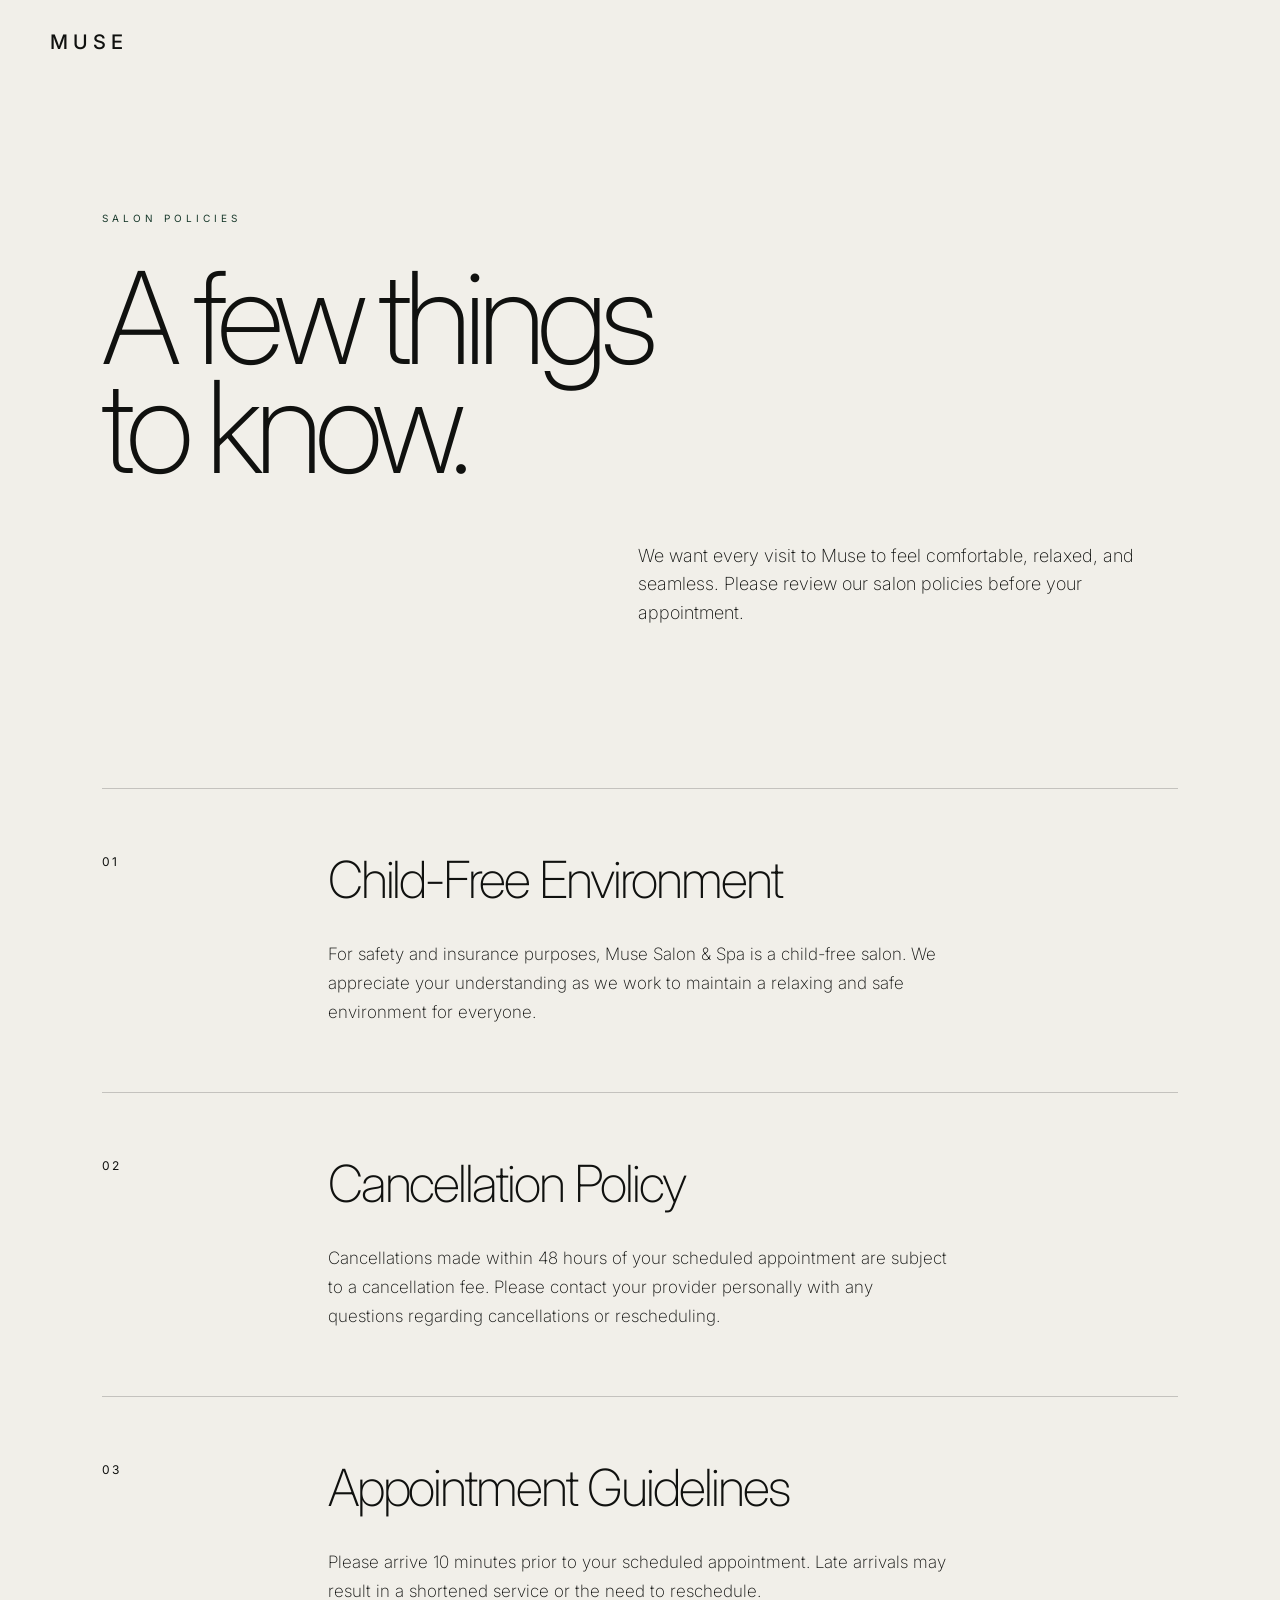
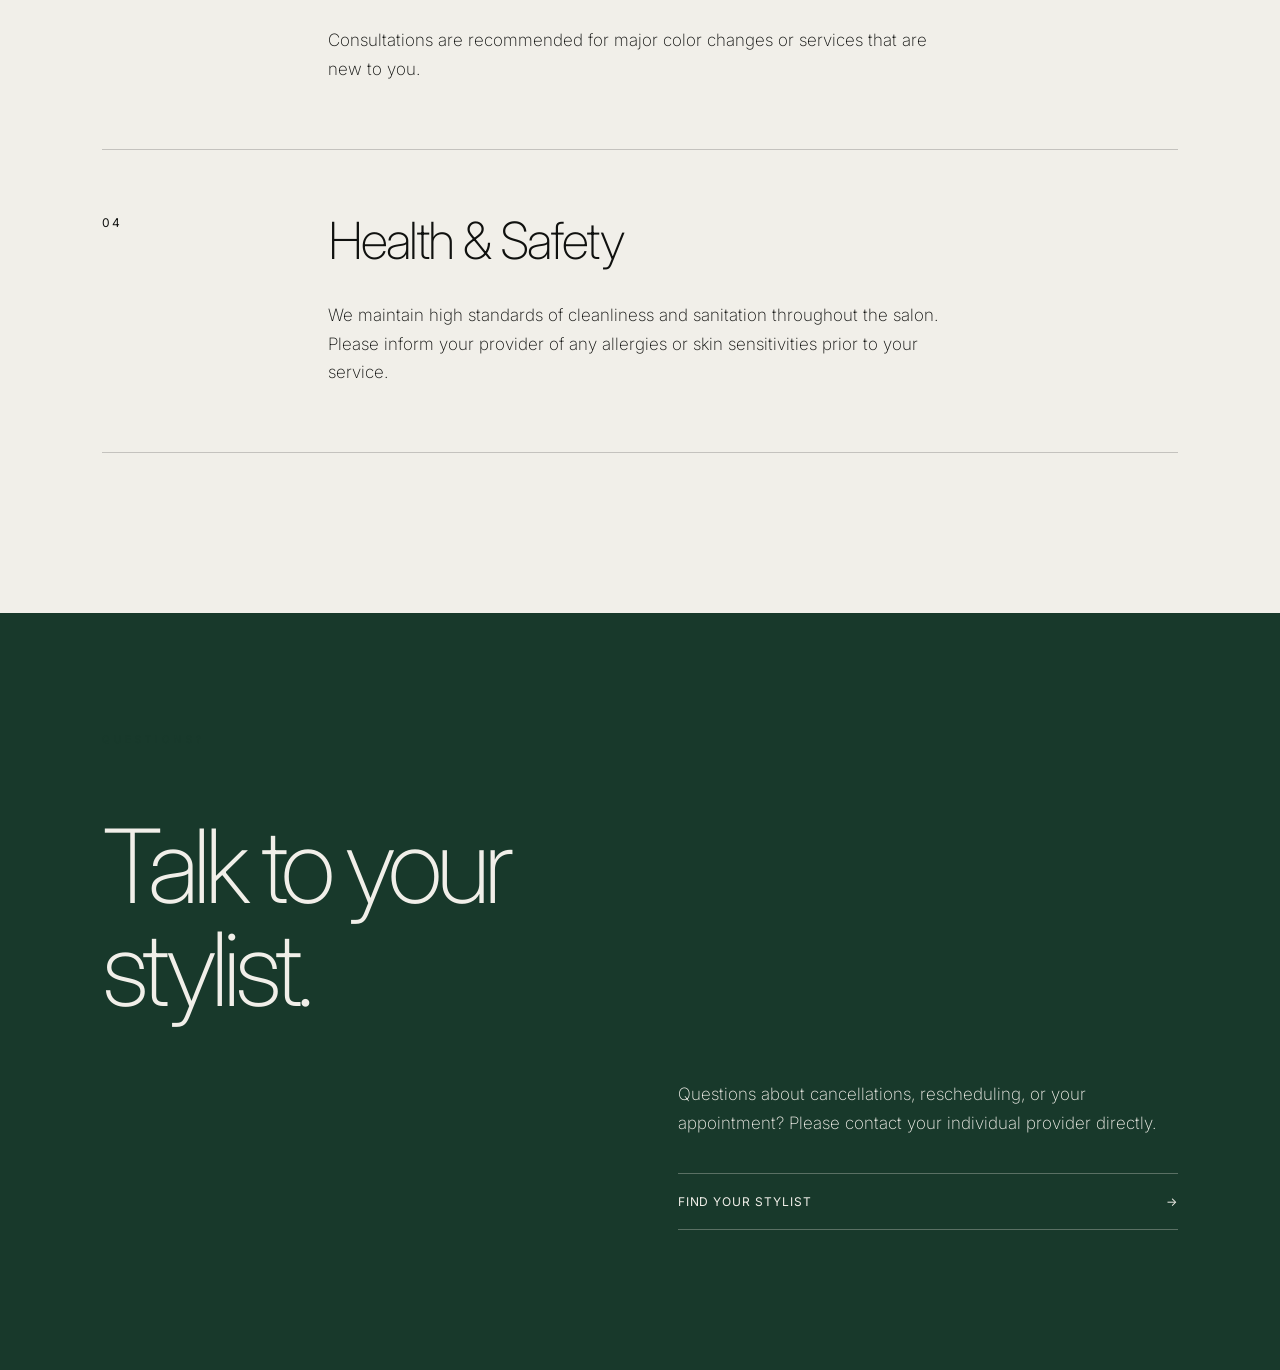
==== policies.html @ c4a5536f "Add policies page and update footer" ====
<!DOCTYPE html>
<html lang="en">

<head>
    <meta charset="UTF-8">
    <meta name="viewport" content="width=device-width, initial-scale=1.0, viewport-fit=cover">

    <title>Salon Policies | Muse</title>

    <link rel="preconnect" href="https://fonts.googleapis.com">
    <link rel="preconnect" href="https://fonts.gstatic.com" crossorigin>

    <link href="https://fonts.googleapis.com/css2?family=Inter:wght@200;300;400;500;600&display=swap" rel="stylesheet">

    <link rel="stylesheet" href="style.css/style.css">
</head>

<body class="policies-page">

    <main>
        <section class="policies-hero">

            <div class="policies-nav">
                <a href="index.html" class="logo">MUSE</a>

                <a href="index.html#book" class="policies-back">

                </a>
            </div>

            <div class="policies-hero-content">

                <p class="section-label">SALON POLICIES</p>

                <h1>
                    A few things<br>
                    to know.
                </h1>

                <p class="policies-intro">
                    We want every visit to Muse to feel comfortable, relaxed, and seamless.
                    Please review our salon policies before your appointment.
                </p>

            </div>

        </section>

        <section class="policies-list">

            <div class="policy-item">
                <span class="policy-number">01</span>

                <div class="policy-content">
                    <h2>Child-Free Environment</h2>

                    <p>
                        For safety and insurance purposes, Muse Salon & Spa is a
                        child-free salon. We appreciate your understanding as we
                        work to maintain a relaxing and safe environment for everyone.
                    </p>
                </div>
            </div>


            <div class="policy-item">
                <span class="policy-number">02</span>

                <div class="policy-content">
                    <h2>Cancellation Policy</h2>

                    <p>
                        Cancellations made within 48 hours of your scheduled
                        appointment are subject to a cancellation fee. Please contact
                        your provider personally with any questions regarding
                        cancellations or rescheduling.
                    </p>
                </div>
            </div>


            <div class="policy-item">
                <span class="policy-number">03</span>

                <div class="policy-content">
                    <h2>Appointment Guidelines</h2>

                    <p>
                        Please arrive 10 minutes prior to your scheduled appointment.
                        Late arrivals may result in a shortened service or the need
                        to reschedule.
                    </p>

                    <p>
                        Consultations are recommended for major color changes or
                        services that are new to you.
                    </p>
                </div>
            </div>


            <div class="policy-item">
                <span class="policy-number">04</span>

                <div class="policy-content">
                    <h2>Health &amp; Safety</h2>

                    <p>
                        We maintain high standards of cleanliness and sanitation
                        throughout the salon. Please inform your provider of any
                        allergies or skin sensitivities prior to your service.
                    </p>
                </div>
            </div>

        </section>

        <section class="policies-contact">

            <p class="section-label">QUESTIONS?</p>

            <div class="policies-contact-content">

                <h2>
                    Talk to your<br>
                    stylist.
                </h2>

                <p>
                    Questions about cancellations, rescheduling, or your appointment?
                    Please contact your individual provider directly.
                </p>

                <a href="index.html#stylists" class="policies-contact-link">
                    FIND YOUR STYLIST <span>→</span>
                </a>

            </div>

        </section>
    
    </main>

</body>

</html>
---- style.css/style.css ----
:root {
    --black: #10110f;
    --charcoal: #1a1c19;
    --cream: #f1efe9;
    --white: #ffffff;
    --forest: #18392b;
    --sage: #899589;
}


html {
    scroll-behavior: smooth;
    background: var(--black);
}

* {
    margin: 0;
    padding: 0;
    box-sizing: border-box;
}

body {
    font-family: "Inter", sans-serif;
    background: var(--black);
    color: var(--black);
}

.hero {
    height: 250vh;
    
    background: var(--black);
    color: var(--cream);
}

.hero-sticky {
    position: sticky;
    top: 0;

    height: 100vh;
    overflow: hidden;

    z-index: 100;
}

nav {
    display: flex;
    justify-content: space-between;
    align-items: center;

    width: 100%;
    padding: 30px 50px;

    position: fixed;
    top: 0;
    left: 0;

    z-index: 100;

    background: rgba(16, 17, 15, 0.35);
    backdrop-filter: blur(15px);
    border-bottom: 1px solid rgba(255, 255, 255, 0.08);
}

.logo {
    color: var(--cream);
    text-decoration: none;

    font-size: 20px;
    font-weight: 500;
    letter-spacing: 5px;

    cursor: pointer;
}

.nav-links {
    display: flex;
    gap: 32px;
}

.nav-links a {
    position: relative;
    
    color: var(--cream);
    text-decoration: none;
    
    font-size: 11px;
    font-weight: 400;

    text-transform: uppercase;
    letter-spacing: 2px;
}


.nav-links a::after {
    content: "";

    position: absolute;
    left: 0;
    bottom: -6px;

    width: 100%;
    height: 1px;

    background: var(--cream);

    transform: scaleX(0);
    transform-origin: right;

    transition: transform 0.3s ease;
}

.nav-links a:hover::after {
    transform: scaleX(1);
    transform-origin: left;
}


.hero-content {
    position: absolute;
    inset: 0;

    display: flex;
    flex-direction: column;
    justify-content: center;
    align-items: center;

    text-align: center;

    z-index: 1;
}

.hero-content p {
    font-size: 10px;
    font-weight: 400;

    letter-spacing: 5px;
    text-transform: uppercase;

    opacity: 0.65;
}

.hero-content h1 {
    margin: 15px 0;

    font-size: clamp(90px, 17vw, 250px);
    font-weight: 300;
    
    line-height: 0.9;
    letter-spacing: -0.06em;
}

.about-section {
    padding: 140px 8vw 180px;

    background: var(--cream);
    color: var(--black);
}

.about-heading {
    margin-bottom: 80px;
    padding-bottom: 80px;

    border-bottom: 1px solid rgba(16, 17, 15, 0.15);
}

.about-heading h2 {
    max-width: 1100px;

    font-size: clamp(48px, 7vw, 110px);
    font-weight: 300;

    line-height: 1.25;
    letter-spacing: -0.06em;
}

.about-details {
    display: grid;
    grid-template-columns: 2fr 1fr;

    gap: 100px;

    width: 75%;
    margin-left: auto;

    align-items: start;
}

.about-details p:first-child {
    max-width: 600px;

    font-size: 18px;
    font-weight: 300;

    line-height: 1.7;
}

.about-details p:last-child {
    font-size: 10px;
    font-weight: 400;

    line-height: 1.6;

    letter-spacing: 3px;
    text-transform: uppercase;

    color: var(--forest);
}

.about-image {
    width: 78%;
    height: 500px;

    margin-top: 120px;

    display: flex;
    justify-content: center;
    align-items: center;

    background: #d8d5cd;

    color: rgba(16, 17, 15, 0.4);

    font-size: 10px;
    letter-spacing: 4px;
}

.section-label {
    margin-bottom: 40px;

    font-size: 10px;
    text-transform: uppercase;
    letter-spacing: 4px;

    color: var(--forest);
}


.hero-message {
    position: absolute;
    inset: 0;

    display: flex;
    flex-direction: column;
    justify-content: center;
    align-items: center;

    text-align: center;

    opacity: 0;

    z-index: 2;
}

.hero-message p {
    margin-bottom: 25px;

    font-size: 10px;
    font-weight: 400;

    text-transform: uppercase;
    letter-spacing: 4px;

    color: var(--sage);
}

.hero-message h2 {
    font-size: clamp(60px, 10vw, 150px);
    font-weight: 300;

    line-height: 0.85;
    letter-spacing: -0.06em;
}

.nav-links .book-link {
    margin-left: 20px;
    font-weight: 600;
}

.stylists-section {
    padding:140px 8vw;

    background: var(--black);
    color: var(--cream);
}

.stylists-heading {
    margin-bottom: 120px;
}

.stylists-heading .section-label {
    color:var(--sage);
}

.stylists-heading h2 {
    max-width: 1100px;

    font-size: clamp(48px, 7vw, 110px);
    font-weight: 300;

    line-height: 1.25;
    letter-spacing: -0.06em;
}

.stylists-intro {
    max-width: 550px;

    margin-top: 60px;
    margin-left: auto;

    font-size: 16px;
    font-weight: 200;

    line-height: 1.7;

    color: rgba(241, 239, 233, 0.7);

}

.stylist-card {
    display: grid;

    grid-template-columns: 1.4fr 1fr;

    min-height: 700px;

    border-top: 1px solid rgba(241, 239, 233, 0.15);

    opacity:0;
    transform: translateY(60px);

    transition:
        opacity 0.8s ease,
        transform 0.8s ease;
}

.stylist-card.visible {
    opacity: 1;
    transform: translateY(0);
}

.stylist-card:last-child {
    border-bottom: 1px solid rgba(241, 239, 233, 0.15);
}

.stylist-card:nth-child(even) .stylist-image {
    order: 2;
}

.stylist-card:nth-child(even) .stylist-info {
    order: 1;
}

.stylist-card:nth-child(even) {
    grid-template-columns: 1fr 1.4fr;
}

.stylist-card:nth-child(1) .stylist-image {
    background: #242824;
}

.stylist-card:nth-child(2) .stylist-image {
    background: #30352f;
}

.stylist-card:nth-child(3) .stylist-image {
    background: #202a24;
}

.stylist-card:nth-child(4) .stylist-image {
    background: #353832;
}

.stylist-card:nth-child(5) .stylist-image {
    background: #29302b;
}

.stylist-card:nth-child(6) .stylist-image {
    background: #222923;
}

.stylist-card:nth-child(7) .stylist-image {
    background: #343630;
}

.stylist-card:nth-child(8) .stylist-image {
    background: #1e2925;
}

.stylist-image {
    min-height: 700px;

    display: flex;
    justify-content: center;
    align-items: center;

    overflow: hidden;

    color: var(--sage);

    font-size: 10px;
    letter-spacing: 4px;

    transition: filter 0.5s ease;
}

.stylist-card:hover .stylist-image {
    filter: brightness(1.08);
}

.stylist-info {
    display: flex;
    flex-direction: column;
    justify-content: center;

    padding: 70px 60px;
}

.stylist-info h3 {
    margin-bottom: 12px;

    font-size: clamp(36px, 4vw, 58px);
    font-weight: 300;

    line-height: 1;
    letter-spacing: -0.04em;

    color: var(--cream);
}

.stylist-number {
    margin-bottom: 18px;

    font-size: 10px;
    letter-spacing: 3px;

    color: var(--sage);
}

.stylist-specialties {
    margin-bottom: 45px;

    font-size: 10px;
    font-weight: 400;

    letter-spacing: 3px;

    color: var(--sage);
}

.stylist-description {
    max-width: 300px;

    margin-bottom: 45px;

    font-size: 15px;
    font-weight: 300;

    line-height: 1.7;

    color: rgba(241, 239, 233, 0.7);
}

.stylist-link {
    width: fit-content;

    padding-bottom: 8px;

    color: var(--cream);
    text-decoration: none;

    font-size: 10px;
    letter-spacing: 3px;

    border-bottom: 1px solid var(--cream);

    transition: opacity 0.3s ease;
}

.stylist-link span {
    display: inline-block;

    margin-left: 6px;

    transition: transform 0.3s ease;
}

.stylist-link:hover span {
    transform: translateX(6px);
}

.stylist-link:hover {
    opacity: 0.5;
}

.menu-button {
    display:none;
}


.mobile-menu {
    position: fixed;
    inset: 0;

    height: 100vh;

    display: none;
    flex-direction: column;

    padding: 24px;

    background: var(--black);
    color: var(--cream);

    z-index: 2000;

    opacity: 0;
    visibility: hidden;

    transition:
        opacity 0.4s ease,
        visibility 0.4s ease;
}


.services-section {
    padding: 140px 8vw;

    background: var(--cream);
    color: var(--black);
}

.services-heading {
    margin-bottom: 100px;
}

.services-heading h2 {
    max-width: 1100px;

    font-size: clamp(48px, 7vw, 110px);
    font-weight: 300;

    line-height: 1.05;
    letter-spacing: -0.06em;
}

.services-content {
    display: grid;
    grid-template-columns: 1fr 1.2fr;

    gap: 8vw;
    align-items: stretch;
}

.services-image {
    min-height: 650px;

    display: flex;
    justify-content: center;
    align-items: center;

    background: #d8d5cd;

    color: rgba(16, 17, 15, 0.45);

    font-size: 10px;
    letter-spacing: 4px;
}

.services-list {
    display: flex;
    flex-direction: column;

    border-top: 1px solid rgba(16, 17, 15, 0.2);
}

.service-item {
    display: grid;
    grid-template-columns: 60px 1fr auto;
    align-items: center;

    padding: 30px 0;

    border-bottom: 1px solid rgba(16, 17, 15, 0.2);

    transition: padding 0.35s ease;
}

.service-arrow {
    font-size: 18px;

    transition: transform 0.35s ease;
}

.service-item:hover .service-arrow {
    transform: translateX(8px);
}

.service-item span {
    font-size: 9px;
    letter-spacing: 2px;

    color: var(--forest);
}

.service-item h3 {
    font-size: clamp(32px, 4vw, 58px);
    font-weight: 300;

    letter-spacing: -0.04em;

    transition: transform 0.35s ease;
}

.service-item:hover h3 {
    transform: translateX(12px);
}

.services-note {
    max-width: 350px;

    margin-top: 35px;
    margin-left: 60px;

    font-size: 12px;
    font-weight: 300;

    line-height: 1.6;

    color: rgba(16, 17, 15, 0.6);
}


.book-section {
    padding: 140px 8vw;

    background: var(--forest);
    color: var(--cream);
}

.book-section .section-label {
    color: var(--sage);
}


.book-policies {
    margin-top: 100px;
    padding-top: 40px;
    max-width: 650px;
}

.book-policies-label {
    font-size: 12px;
    font-weight: 500;
    letter-spacing: 0.14em;
    margin-bottom: 24px;
}

.book-policies-text {
    font-size: 18px;
    font-weight: 200;
    line-height: 1.6;
    max-width: 600px;
    margin-bottom: 28px;
}

.book-policies-link {
    display: inline-flex;
    align-items: center;
    gap: 12px;

    color: inherit;
    text-decoration: none;

    font-size: 13px;
    font-weight: 500;
    letter-spacing: 0.08em;
}

.book-policies-link span {
    transition: transform 0.3s ease;
}

.book-policies-link:hover span {
    transform: translateX(6px);
}



.book-heading {
    margin-bottom: 100px;
}

.book-heading h2 {
    max-width: 1000px;

    font-size: clamp(60px, 9vw, 140px);
    font-weight: 300;

    line-height: 0.9;
    letter-spacing: -0.06em;
}

.book-intro {
    max-width: 450px;

    margin-top: 60px;
    margin-left: auto;

    font-size: 16px;
    font-weight: 200;

    line-height: 1.8;

    color: rgba(241, 239, 233, 0.7);
}

.book-list {
    border-top: 1px solid rgba(241, 239, 233, 0.2);
}

.book-item {
    display: grid;
    grid-template-columns: 80px 1fr auto;
    align-items: center;

    padding: 28px 0;

    color: var(--cream);
    text-decoration: none;

    border-bottom: 1px solid rgba(241, 239, 233, 0.2);

    transition: padding 0.3s ease;
}

.book-number {
    font-size: 9px;
    letter-spacing: 2px;

    color: var(--sage);
}

.book-name {
    font-size: clamp(26px, 3vw, 44px);
    font-weight: 300;

    letter-spacing: -0.04em;
}

.book-action {
    font-size: 10px;
    letter-spacing: 3px;
}

.book-item:hover {
    padding-left: 15px;
    padding-right: 15px;
}


/* FOOTER */

.footer {
    padding:
        50px
        8vw
        calc(30px + env(safe-area-inset-bottom));

    background: var(--black);
    color: var(--cream);
}


/* TOP */

.footer-top {
    display: flex;
    justify-content: space-between;
    align-items: center;

    padding-bottom: 40px;

    border-bottom: 1px solid rgba(241, 239, 233, 0.15);
}

.footer-logo {
    color: var(--cream);
    text-decoration: none;

    font-size: 20px;
    font-weight: 500;
    letter-spacing: 5px;
}

.footer-location {
    font-size: 9px;
    letter-spacing: 3px;

    color: var(--sage);
}


/* MAIN */

.footer-main {
    display: grid;
    grid-template-columns: 1.5fr 1fr;
    gap: 80px;

    padding: 70px 0;
}

.footer-main h2 {
    font-size: clamp(52px, 7vw, 100px);
    font-weight: 300;

    line-height: 0.85;
    letter-spacing: -0.06em;
}


/* LINK GRID */

.footer-links {
    display: grid;
    grid-template-columns: repeat(2, minmax(160px, 1fr));

    column-gap: 70px;
    row-gap: 65px;
}

.footer-nav,
.footer-visit,
.footer-connect,
.footer-join {
    display: flex;
    flex-direction: column;
    align-items: flex-start;
}


/* COLUMN LABELS */

.footer-nav > p,
.footer-visit > p:first-child,
.footer-connect > p,
.footer-join > p {
    margin-bottom: 28px;

    font-size: 9px;
    font-weight: 400;
    letter-spacing: 3px;

    color: var(--sage);
}


/* LINKS */

.footer-nav a,
.footer-connect a,
.footer-join a {
    width: fit-content;

    margin-bottom: 10px;

    color: var(--cream);
    text-decoration: none;

    font-size: 14px;
    font-weight: 300;
    line-height: 1.35;

    transition: opacity 0.3s ease;
}

.footer-nav a:hover,
.footer-connect a:hover,
.footer-join a:hover,
.footer-address:hover {
    opacity: 0.5;
}


/* VISIT */

.footer-address {
    color: var(--cream);
    text-decoration: none;

    font-size: 14px;
    font-weight: 300;
    line-height: 1.4;

    transition: opacity 0.3s ease;
}

.footer-hours {
    margin-top: 24px;

    color: var(--sage);

    font-size: 10px;
    font-weight: 300;
    line-height: 1.7;
    letter-spacing: 0.18em;
}

.footer-note {
    display: block;

    margin-top: 18px;

    font-size: 13px;
    font-weight: 200;
    font-style: italic;
    letter-spacing: 0;

    opacity: 0.7;
}


/* BOTTOM */

.footer-bottom {
    display: flex;
    justify-content: space-between;
    align-items: center;

    padding-top: 30px;

    border-top: 1px solid rgba(241, 239, 233, 0.15);
}

.footer-bottom p,
.footer-bottom a {
    color: rgba(241, 239, 233, 0.5);

    font-size: 8px;
    letter-spacing: 2px;

    text-decoration: none;
}


.about-heading,
.stylists-heading,
.services-heading,
.book-heading {
    opacity: 0;
    transform: translateY(50px);

    transition:
        opacity 0.9s ease,
        transform 0.9s ease;
}

.about-heading.visible,
.stylists-heading.visible,
.services-heading.visible,
.book-heading.visible {
    opacity: 1;
    transform: translateY(0);
}




/* POLICIES PAGE */

.policies-page {
    background: var(--cream);
    color: var(--black);
}

.policies-hero {
    padding: 0 8vw 120px;
}

.policies-nav {
    margin-left: -8vw;
    margin-right: -8vw;

    padding: 30px 50px;

    display: flex;
    align-items: center;
    justify-content: space-between;
}

.policies-back {
    display: inline-flex;
    align-items: center;
    gap: 12px;

    color: inherit;
    text-decoration: none;

    font-size: 12px;
    font-weight: 400;
    letter-spacing: 0.08em;
}

.policies-back span {
    transition: transform 0.3s ease;
}

.policies-back:hover span {
    transform: translateX(6px);
}

.policies-hero-content {
    padding-top: clamp(100px, 10vw, 180px);
}

.policies-hero h1 {
    margin-top: 30px;

    font-size: clamp(70px, 10vw, 150px);
    font-weight: 200;
    line-height: 0.85;
    letter-spacing: -0.065em;
}

.policies-intro {
    max-width: 540px;

    margin-top: 60px;
    margin-left: auto;

    font-size: 18px;
    font-weight: 200;
    line-height: 1.6;
}

.policies-nav .logo {
    color: var(--black);
}

.policies-back {
    color: var(--black);
}

/* POLICY LIST */

.policies-list {
    padding: 40px 8vw 160px;
    background: var(--cream);
}

.policy-item {
    display: grid;
    grid-template-columns: 120px 1fr;

    padding: 65px 0;

    border-top: 1px solid rgba(16, 17, 15, 0.2);
}

.policy-item:last-child {
    border-bottom: 1px solid rgba(16, 17, 15, 0.2);
}

.policy-number {
    font-size: 12px;
    font-weight: 400;
    letter-spacing: 0.1em;
}

.policy-content {
    max-width: 850px;
    margin-left: auto;
    width: 100%;
}

.policy-content h2 {
    margin-bottom: 35px;

    font-size: clamp(36px, 4vw, 64px);
    font-weight: 200;
    line-height: 1;
    letter-spacing: -0.04em;
}

.policy-content p {
    max-width: 620px;

    font-size: 17px;
    font-weight: 200;
    line-height: 1.7;
}

.policy-content p + p {
    margin-top: 20px;
}

.policies-contact {
    padding: 120px 8vw 140px;

    background: var(--forest);
    color: var(--cream);
}

.policies-contact-content {
    margin-top: 70px;
}

.policies-contact-content h2 {
    font-size: clamp(60px, 8vw, 120px);
    font-weight: 200;
    line-height: 1;
    letter-spacing: -0.06em;
}

.policies-contact-content p {
    max-width: 500px;

    margin-top: 60px;
    margin-left: auto;

    font-size: 17px;
    font-weight: 200;
    line-height: 1.7;
}

.policies-contact-link {
    display: flex;
    justify-content: space-between;
    align-items: center;

    max-width: 500px;

    margin-top: 35px;
    margin-left: auto;
    padding: 20px 0;

    border-top: 1px solid rgba(241, 239, 233, 0.3);
    border-bottom: 1px solid rgba(241, 239, 233, 0.3);

    color: inherit;
    text-decoration: none;

    font-size: 12px;
    font-weight: 400;
    letter-spacing: 0.08em;
}

.policies-contact-link span {
    transition: transform 0.3s ease;
}

.policies-contact-link:hover span {
    transform: translateX(6px);
}





/* MOBILE CSS */


@media (max-width: 768px) {

    .mobile-menu {
        display: flex;

        padding:
        calc(20px + env(safe-area-inset-top))
        24px
        calc(24px + env(safe-area-inset-bottom));
    }

    nav {
        padding: 
        calc(20px + env(safe-area-inset-top))
        24px
        20px;
    }

    .logo {
        font-size: 16px;
        letter-spacing: 4px;
    }

    .nav-links {
        gap: 16px;
    }

    .nav-links a {
        font-size: 9px;
        letter-spacing: 1px;
    }

    .nav-links .book-link {
        margin-left: 0;
    }


    .menu-button {
        display: block;

        background: none;
        border: none;

        color: var(--cream);

        font-family: inherit;
        font-size: 10px;

        letter-spacing: 2px;

        cursor: pointer;
    }

    .nav-links {
        display:none;
    }


    .hero-content {
        padding: 24px;
    }

    .hero-content h1 {
        font-size: clamp(70px, 25vw, 130px);
        letter-spacing: -0.07em;
    }

    .hero-content p {
        font-size: 8px;
        letter-spacing: 3px;
    }


    .hero-message {
        padding: 24px;
    }

    .hero-message h2 {
        font-size: clamp(44px, 14vw, 72px);
        line-height: 0.9;
        letter-spacing: -0.06em;
        white-space: nowrap;
    }


    .about-section {
        padding: 100px 24px;
    }
    
    .about-heading {
        margin-bottom: 50px;
        padding-bottom: 50px;
    }
    
    .about-heading h2 {
        font-size: clamp(42px, 13vw, 70px);
    }
    
    .about-details {
        grid-template-columns: 1fr;
    
        width: 100%;
        gap: 30px;
    
        margin-left: 0;
    }

    .about-image {
        width: 100%;
        height: 450px;
    
        margin-top: 70px;
    }

    .stylists-section {
        padding: 100px 24px;
    }
    
    .stylists-heading {
        margin-bottom: 70px;
    }
    
    .stylists-heading h2 {
        font-size: clamp(42px, 13vw, 70px);
    }
    
    .stylists-intro {
        margin-top: 40px;
        margin-left: 0;
    
        max-width: 100%;
    
        font-size: 15px;
    }

    .stylist-card {
        grid-template-columns: 1fr;
    
        min-height: 0;

        border-top: none;
        border-bottom: 1px solid rgba(241, 239, 233, 0.2);
    }
    
    .stylist-card + .stylist-card {
        padding-top: 24px;
    }

    .stylist-card:nth-child(even) {
        grid-template-columns: 1fr;
    }

    .stylist-card:nth-child(even) .stylist-image {
        order: 1;
    }
    
    .stylist-card:nth-child(even) .stylist-info {
        order: 2;
    }

    .stylist-card:last-child {
        border-bottom: 1px solid rgba(241, 239, 233, 0.2);
    }

    .stylist-image {
        min-height: 500px;
    }
    
    .stylist-info {
        padding: 50px 0 24px;
    }
    
    .stylist-info h3 {
        font-size: 42px;
    }

    .services-section {
        padding:100px 24px;
    }

    .services-heading {
        margin-bottom: 60px;
    }

    .services-heading h2 {
        font-size: clamp(42px, 13vw, 70px);
    }

    .services-content {
        grid-template-columns: 1fr;

        gap: 60px;
    }

    .services-image {
        min-height: 500px;
    }

    .service-item {
        grid-template-columns: 45px 1fr auto;
        padding: 24px 0;

    }

    .service-item h3 {
        font-size: 36px
    }

    .services-note {
        margin-left: 45px;
    }


    .book-section {
        padding: 100px 24px;
    }
    
    .book-policies {
        margin-top: 70px;
        padding-top: 30px;
    }

    .book-policies-text {
        font-size: 16px;
    }

    .book-heading {
        margin-bottom: 70px;
    }
    
    .book-heading h2 {
        font-size: clamp(58px, 17vw, 90px);
    }
    
    .book-intro {
        margin-top: 40px;
        margin-left: 0;
    
        font-size: 15px;
    }
    
    .book-item {
        grid-template-columns: 35px 1fr auto;
    
        padding: 22px 0;
    }
    
    .book-name {
        font-size: 24px;
    }
    
    .book-action {
        font-size: 8px;
        letter-spacing: 2px;
    }


    .footer {
        padding:
            60px
            24px
            calc(25px + env(safe-area-inset-bottom));
    }
    
    .footer-top {
        padding-bottom: 40px;
    }
    
    .footer-location {
        font-size: 8px;
        letter-spacing: 2px;
    }
    
    .footer-main {
        grid-template-columns: 1fr;
    
        gap: 70px;
    
        padding: 70px 0;
    }
    
    .footer-main h2 {
        font-size: clamp(60px, 18vw, 90px);
    }
    
    .footer-links {
        grid-template-columns: 1fr 1fr;
    
        gap: 30px;
    }
    
    .footer-bottom {
        align-items: flex-end;

        white-space: nowrap;
        font-size: 7px;
    
        gap: 30px;
    }
    
    .footer-bottom p {
        max-width: 150px;
    }
    
    .footer-bottom a {
        text-align: right;
    }


    .about-heading,
    .stylists-heading,
    .services-heading,
    .book-heading {
        transform: translateY(30px);
    }



/*Policy Page*/

    .policies-hero {
    padding:
        0 24px 70px;
    }

    .policies-nav {
    margin-left: -24px;
    margin-right: -24px;

    padding:
        calc(20px + env(safe-area-inset-top))
        24px
        20px;
    }

    .policies-hero-content {
        padding-top: 110px;
    }

    .policies-hero h1 {
        font-size: clamp(58px, 18vw, 90px);
    }

    .policies-intro {
        margin-top: 45px;
        margin-left: 0;

        font-size: 16px;
    }

    .policies-list {
    padding: 20px 24px 100px;
    }

    .policy-item {
        grid-template-columns: 45px 1fr;
        padding: 45px 0;
    }

    .policy-content {
        margin-left: 0;
    }

    .policy-content h2 {
        margin-bottom: 24px;

        font-size: clamp(32px, 10vw, 46px);
    }

    .policy-content p {
        font-size: 15px;
        line-height: 1.7;
    }

    .policies-contact {
    padding: 80px 24px 90px;
    }

    .policies-contact-content {
        margin-top: 50px;
    }

    .policies-contact-content h2 {
        font-size: clamp(52px, 16vw, 76px);
    }

    .policies-contact-content p {
        margin-top: 45px;
        margin-left: 0;

        font-size: 15px;
    }

    .policies-contact-link {
        margin-left: 0;
    }
}


.mobile-menu-top {
    display: flex;
    justify-content: space-between;
    align-items: center;
    width: 100%;
}

.mobile-menu-top span {
    font-size: 16px;
    font-weight: 500;
    letter-spacing: 4px;
}

.menu-close {
    background: none;
    border: none;

    color: var(--cream);

    font-family: inherit;
    font-size: 10px;
    letter-spacing: 2px;

    cursor: pointer;
}


.mobile-menu-links {
    flex: 1;

    display: flex;
    flex-direction: column;
    justify-content: center;

    gap: 10px;
}

.mobile-menu-links a {
    width: fit-content;

    color: var(--cream);
    text-decoration: none;

    font-size: clamp(48px, 14vw, 80px);
    font-weight: 300;

    line-height: 1;
    letter-spacing: -0.05em;
}

.mobile-menu-location {
    font-size: 9px;
    letter-spacing: 3px;

    color: var(--sage);
}

.mobile-menu.open {
    opacity: 1;
    visibility: visible;
}

body.menu-open {
    overflow: hidden;
}
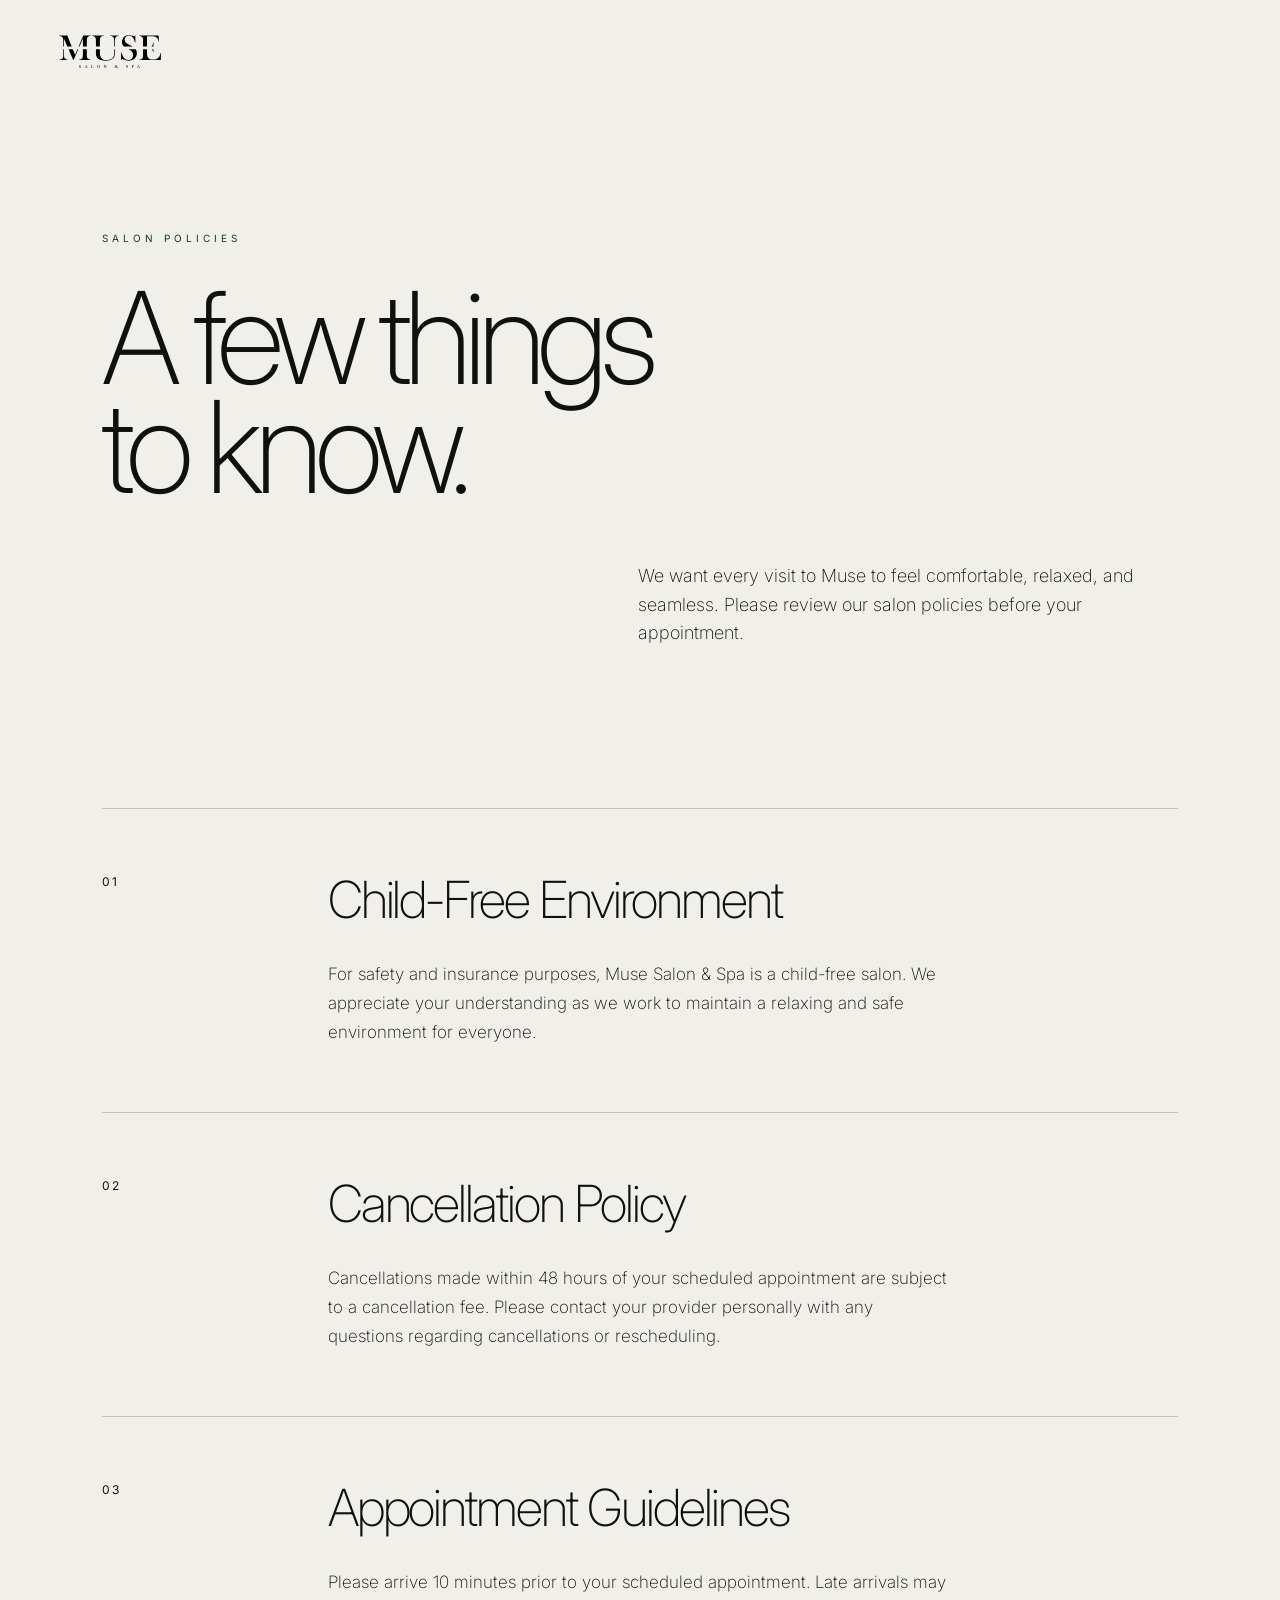
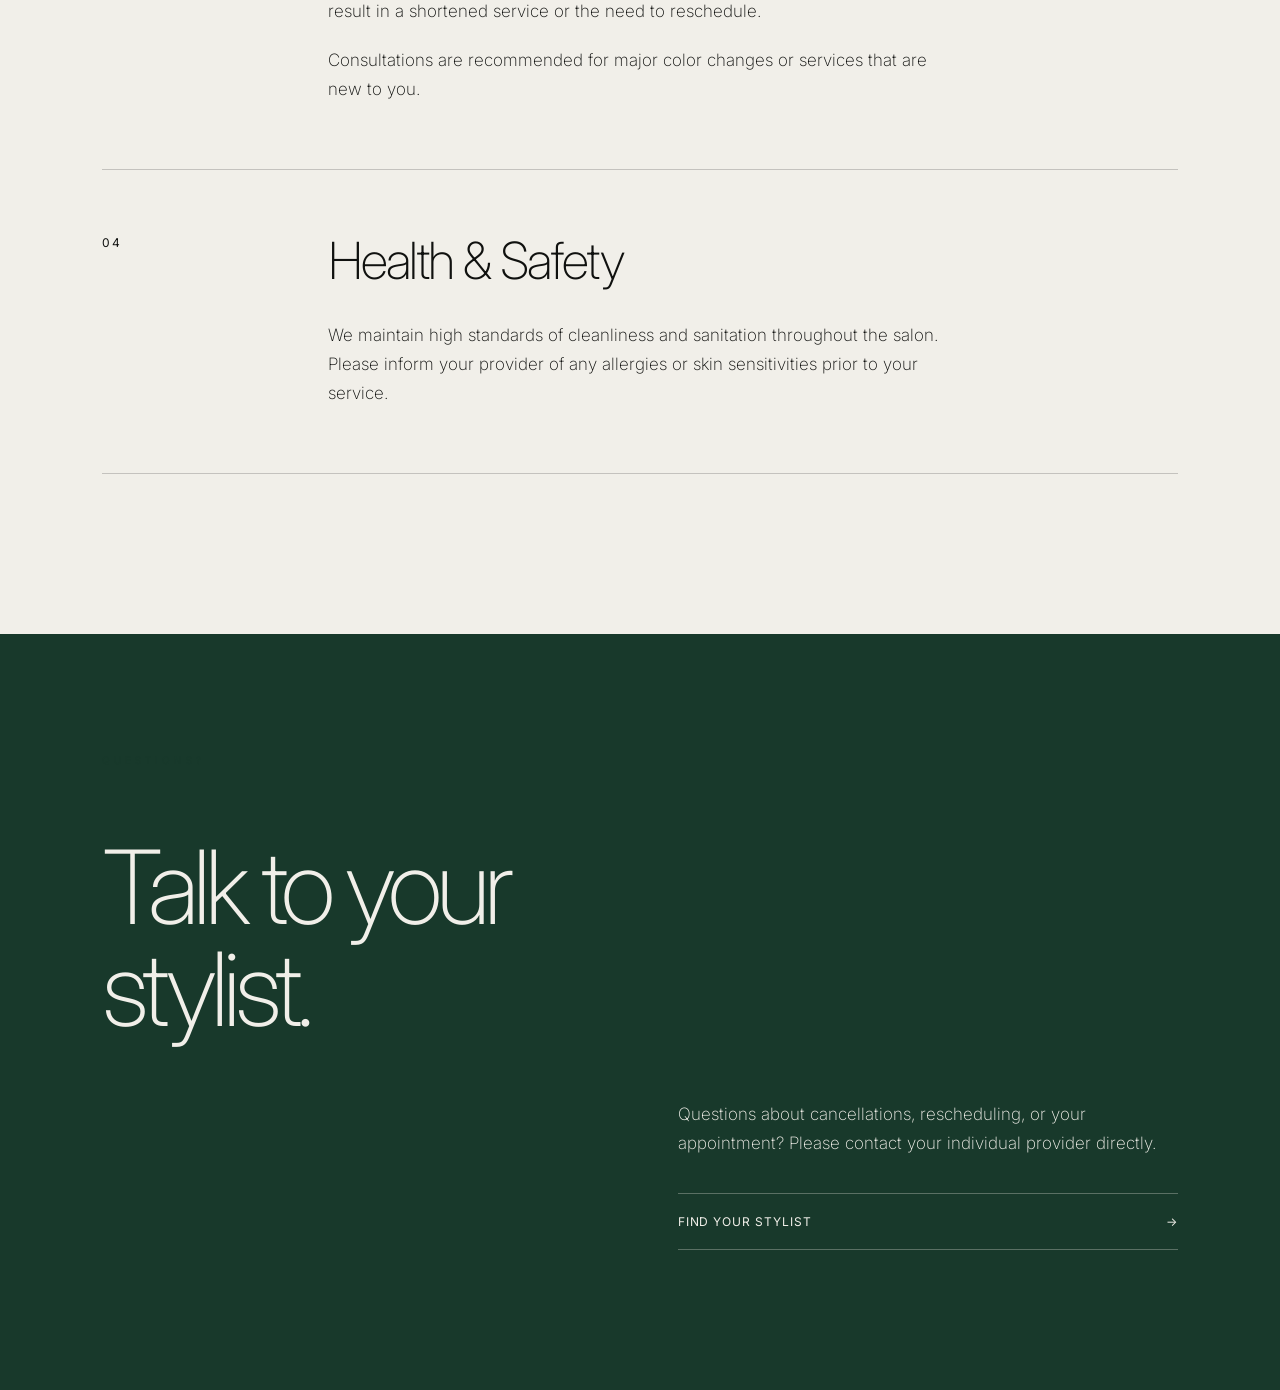
==== commit 8b928914: "Update website and add images" ====
--- a/policies.html
+++ b/policies.html
@@ -21,7 +21,9 @@
         <section class="policies-hero">
 
             <div class="policies-nav">
-                <a href="index.html" class="logo">MUSE</a>
+                <a href="index.html" class="logo">
+                    <img src="images/muse-logo-blk.svg" alt="Muse Salon & Spa"
+                </a>
 
                 <a href="index.html#book" class="policies-back">
 
--- a/style.css/style.css
+++ b/style.css/style.css
@@ -62,14 +62,15 @@
 }
 
 .logo {
-    color: var(--cream);
+    display: flex;
+    align-items: center;
     text-decoration: none;
-
-    font-size: 20px;
-    font-weight: 500;
-    letter-spacing: 5px;
-
-    cursor: pointer;
+}
+
+.logo img {
+    display: block;
+    width: 120px;
+    height: auto;
 }
 
 .nav-links {
@@ -112,6 +113,15 @@
 .nav-links a:hover::after {
     transform: scaleX(1);
     transform-origin: left;
+}
+
+.hero-logo {
+    width: min(620px, 78vw);
+    height: auto;
+    display: block;
+    padding-top: 5px;
+
+    opacity: 95%;
 }
 
 
@@ -1033,10 +1043,6 @@
     line-height: 1.6;
 }
 
-.policies-nav .logo {
-    color: var(--black);
-}
-
 .policies-back {
     color: var(--black);
 }
@@ -1178,9 +1184,8 @@
         20px;
     }
 
-    .logo {
-        font-size: 16px;
-        letter-spacing: 4px;
+    .logo img {
+        width: 90px;
     }
 
     .nav-links {
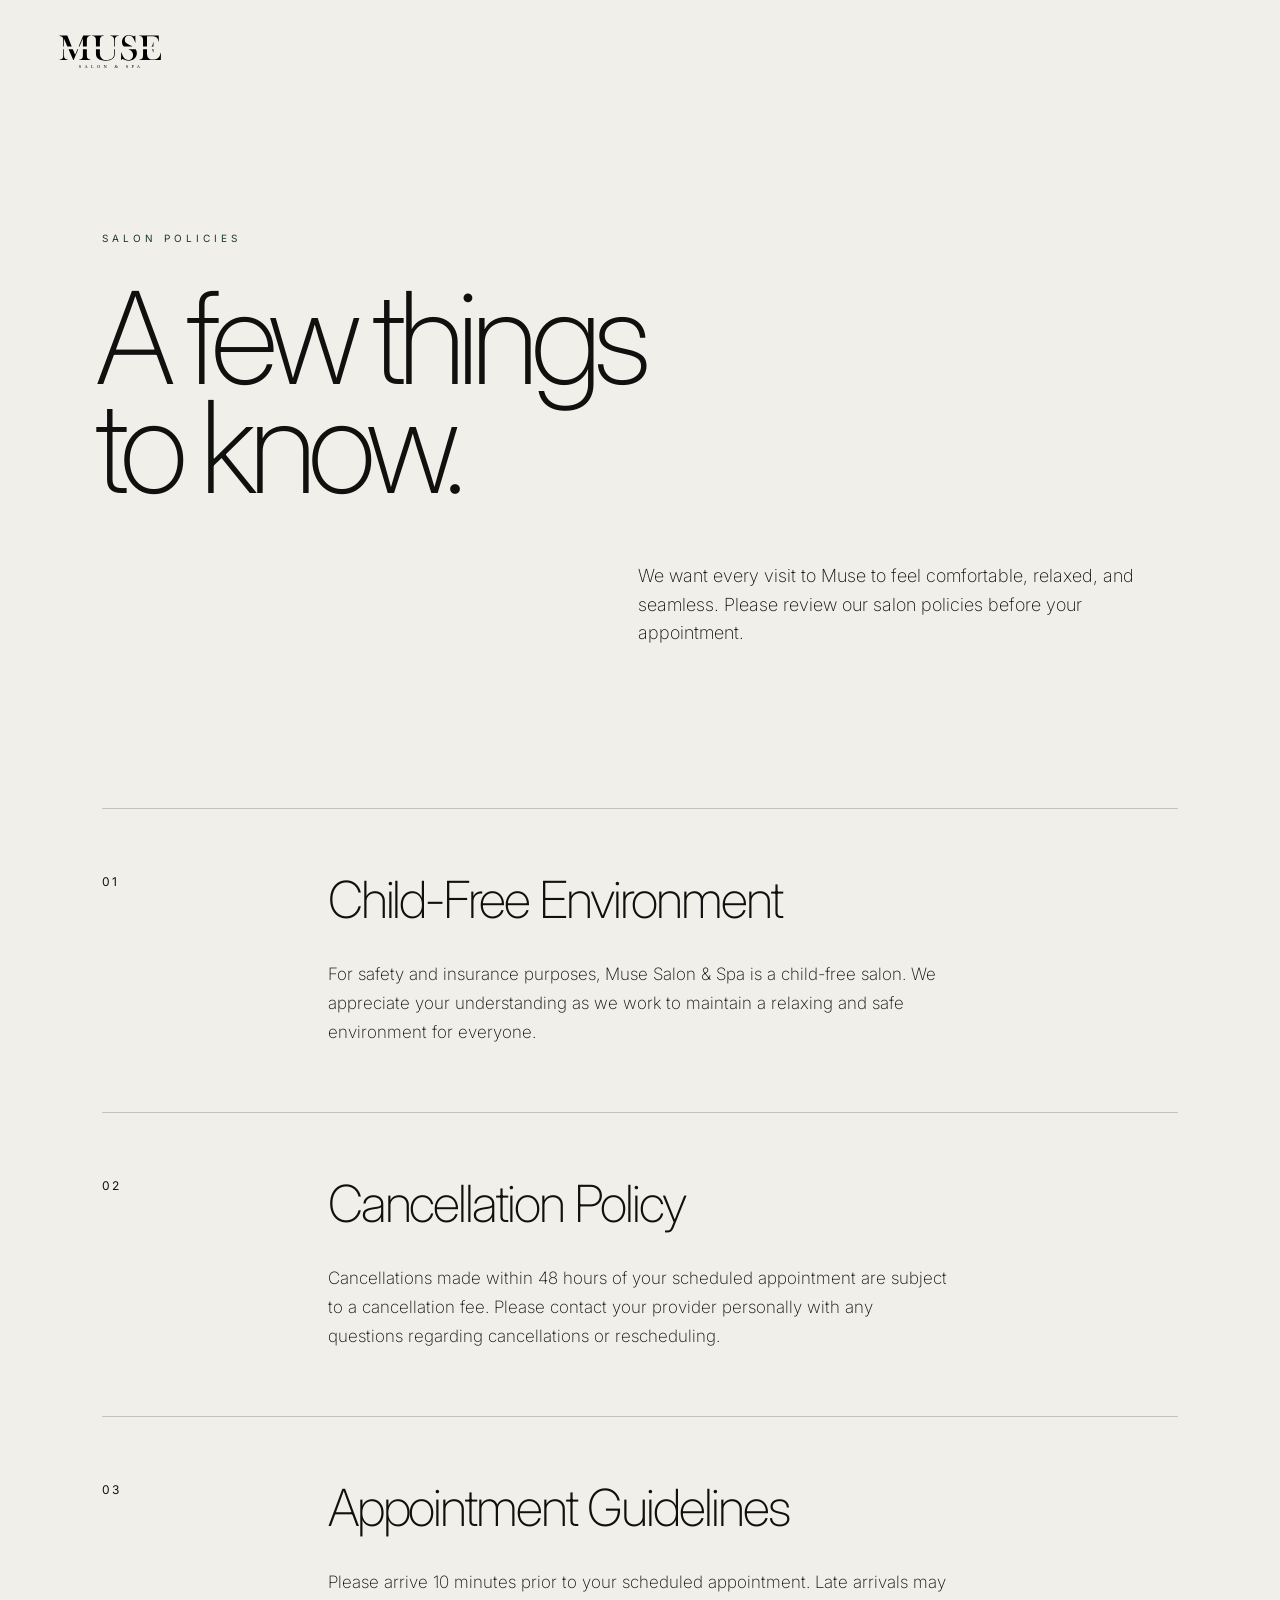
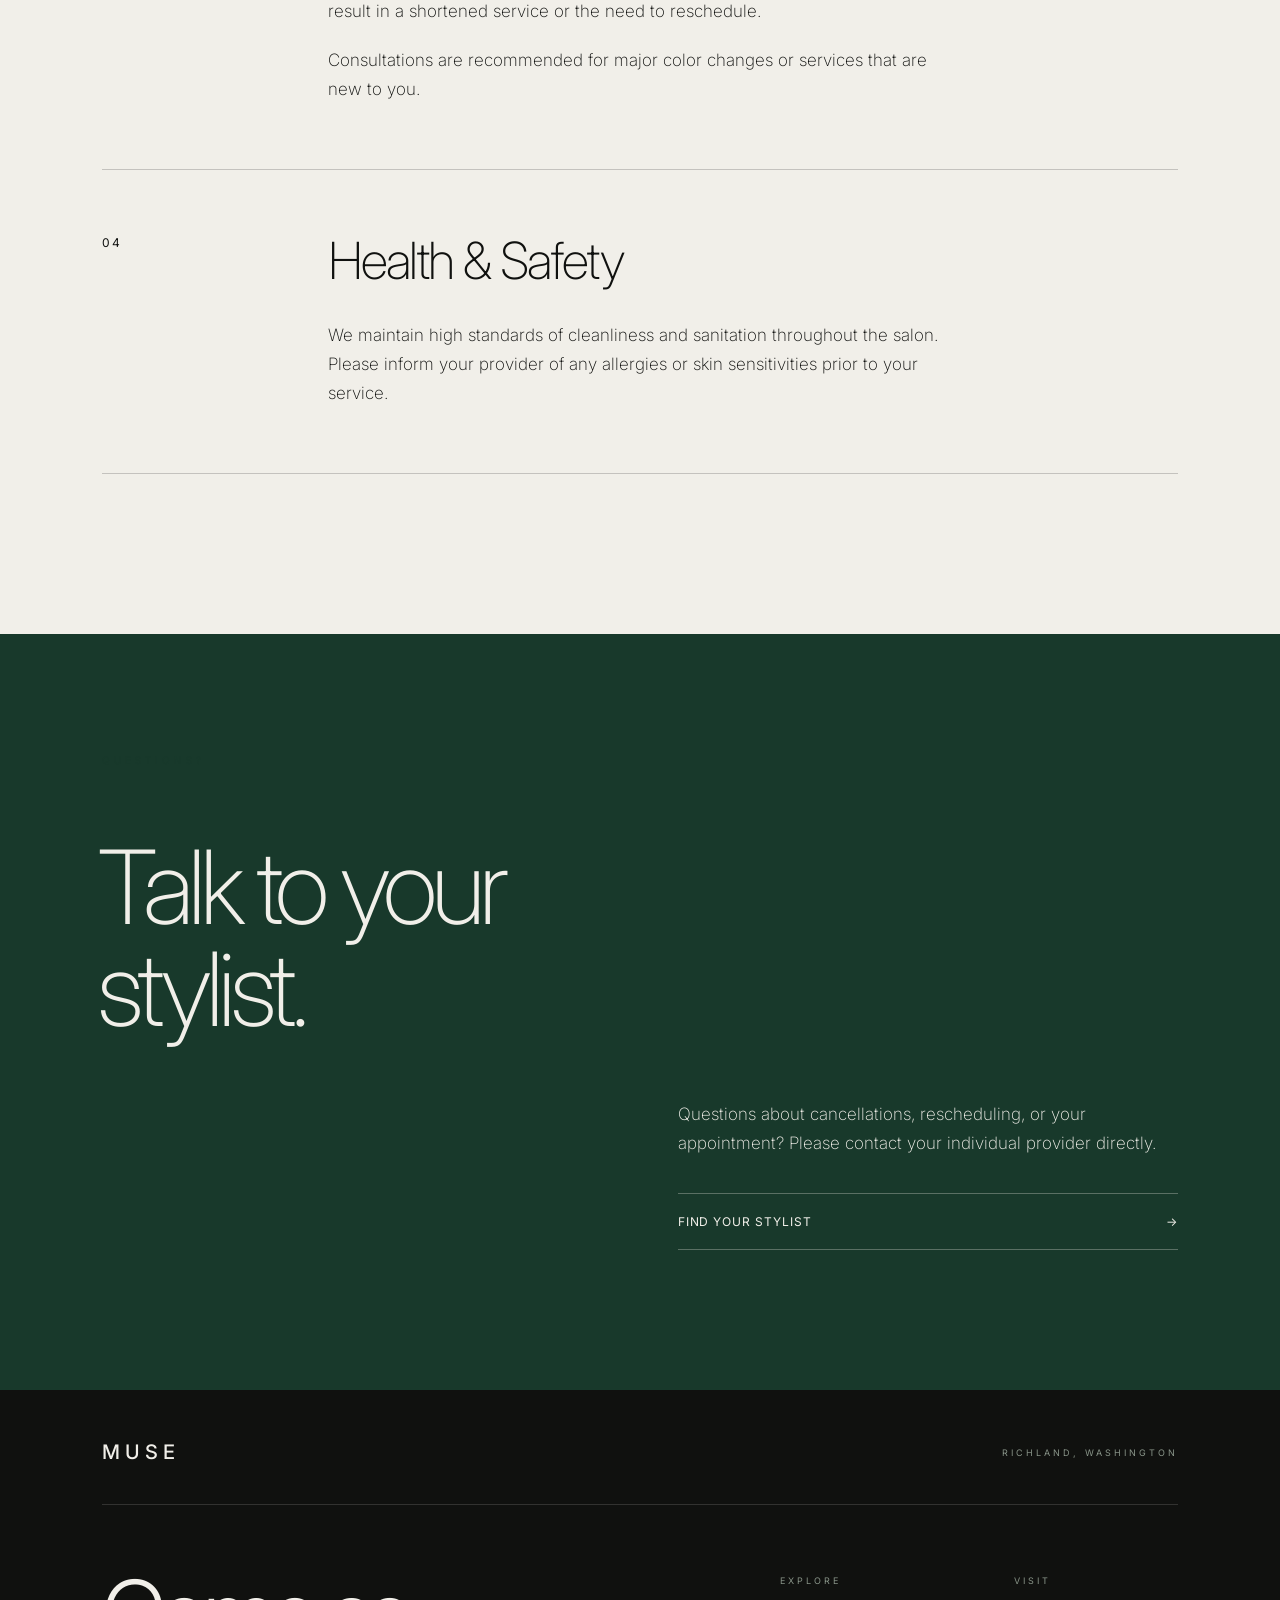
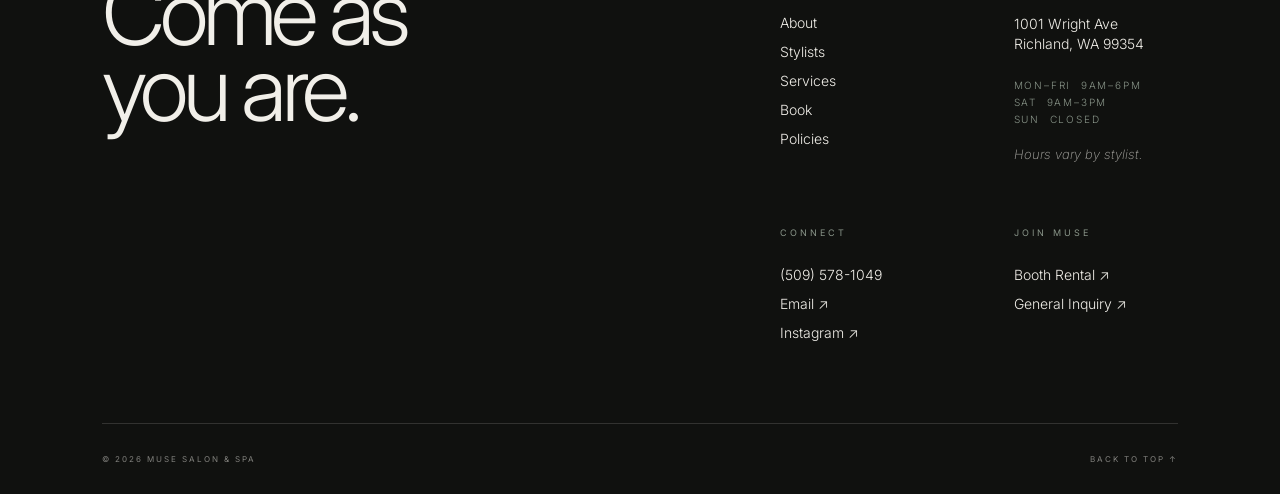
==== commit 9ca8ff33: "Update services accordian and stylist pages" ====
--- a/policies.html
+++ b/policies.html
@@ -140,9 +140,140 @@
             </div>
 
         </section>
-    
+
     </main>
 
+
+    <footer class="footer">
+
+        <div class="footer-top">
+
+            <a href="/index.html" class="footer-logo">
+                MUSE
+            </a>
+
+            <p class="footer-location">
+                RICHLAND, WASHINGTON
+            </p>
+
+        </div>
+
+
+        <div class="footer-main">
+
+            <h2>
+                Come as<br>
+                you are.
+            </h2>
+
+
+            <div class="footer-links">
+
+
+                <div class="footer-nav">
+
+                    <p>EXPLORE</p>
+
+                    <a href="../index.html#about">
+                        About
+                    </a>
+
+                    <a href="../index.html#stylists">
+                        Stylists
+                    </a>
+
+                    <a href="../index.html#services">
+                        Services
+                    </a>
+
+                    <a href="../index.html#book">
+                        Book
+                    </a>
+
+                    <a href="../policies.html">
+                        Policies
+                    </a>
+
+                </div>
+
+
+                <div class="footer-visit">
+
+                    <p>VISIT</p>
+
+                    <a href="#" class="footer-address">
+                        1001 Wright Ave<br>
+                        Richland, WA 99354
+                    </a>
+
+                    <p class="footer-hours">
+                        MON–FRI&nbsp;&nbsp;9AM–6PM<br>
+                        SAT&nbsp;&nbsp;9AM–3PM<br>
+                        SUN&nbsp;&nbsp;CLOSED
+                    </p>
+
+                    <span class="footer-note">
+                        Hours vary by stylist.
+                    </span>
+
+                </div>
+
+
+                <div class="footer-connect">
+
+                    <p>CONNECT</p>
+
+                    <a href="tel:+15095781049">
+                        (509) 578-1049
+                    </a>
+
+                    <a href="mailto:musesalonandspa.tc@gmail.com">
+                        Email &#x2197;&#xFE0E;
+                    </a>
+
+                    <a href="https://www.instagram.com/musesalonandspa.tc/"
+                    target="_blank"
+                    rel="noopener noreferrer"
+                    >
+                        Instagram &#x2197;&#xFE0E;
+                    </a>
+
+                </div>
+
+
+                <div class="footer-join">
+
+                    <p>JOIN MUSE</p>
+
+                    <a href="#">
+                        Booth Rental &#x2197;&#xFE0E;
+                    </a>
+
+                    <a href="#">
+                        General Inquiry &#x2197;&#xFE0E;
+                    </a>
+
+                </div>
+
+            </div>
+
+        </div>
+
+
+        <div class="footer-bottom">
+
+            <p>
+                © 2026 MUSE SALON &amp; SPA
+            </p>
+
+            <a href="#top">
+                BACK TO TOP ↑
+            </a>
+
+        </div>
+
+    </footer>
+
 </body>
 
 </html>
--- a/style.css/style.css
+++ b/style.css/style.css
@@ -348,6 +348,11 @@
     transform: translateY(0);
 }
 
+
+.stylist-card.service-target {
+    transition: none;
+}
+
 .stylist-card:last-child {
     border-bottom: 1px solid rgba(241, 239, 233, 0.15);
 }
@@ -583,27 +588,141 @@
     border-top: 1px solid rgba(16, 17, 15, 0.2);
 }
 
+/* SERVICE ACCORDION */
+
+.service-group {
+    border-bottom: 1px solid rgba(16, 17, 15, 0.2);
+}
+
 .service-item {
+    width: 100%;
+
     display: grid;
     grid-template-columns: 60px 1fr auto;
     align-items: center;
 
     padding: 30px 0;
 
-    border-bottom: 1px solid rgba(16, 17, 15, 0.2);
-
-    transition: padding 0.35s ease;
+    border: 0;
+    background: transparent;
+
+    color: inherit;
+
+    text-align: left;
+    font-family: inherit;
+
+    cursor: pointer;
+}
+
+.service-item > span:first-child {
+    font-size: 10px;
+    letter-spacing: 0.18em;
+}
+
+.service-item h3 {
+    font-size: clamp(28px, 3vw, 44px);
+    font-weight: 200;
+
+    transition: transform 0.35s ease;
 }
 
 .service-arrow {
-    font-size: 18px;
+    position: relative;
+
+    width: 8px;
+    height: 8px;
+
+    display: block;
 
     transition: transform 0.35s ease;
 }
 
-.service-item:hover .service-arrow {
-    transform: translateX(8px);
-}
+.service-arrow::before,
+.service-arrow::after {
+    content: "";
+
+    position: absolute;
+    top: 50%;
+    left: 50%;
+
+    width: 8px;
+    height: 1px;
+
+    background: currentColor;
+
+    transform: translate(-50%, -50%);
+}
+
+.service-arrow::after {
+    transform: translate(-50%, -50%) rotate(90deg);
+}
+
+.service-group.open .service-arrow {
+    transform: rotate(45deg);
+}
+
+
+.service-item:hover h3 {
+    transform: translateX(12px);
+}
+
+
+/* OPEN SERVICE */
+
+.service-group.open .service-arrow {
+    transform: rotate(45deg);
+}
+
+
+/* STYLIST SUBMENU */
+
+.service-stylists {
+    max-height: 0;
+    overflow: hidden;
+
+    opacity: 0;
+
+    transition:
+        max-height 0.5s ease,
+        opacity 0.35s ease;
+}
+
+.service-group.open .service-stylists {
+    max-height: 400px;
+    opacity: 1;
+}
+
+.service-stylists a {
+    display: flex;
+    justify-content: space-between;
+    align-items: center;
+
+    margin-left: 60px;
+    padding: 18px 0;
+
+    border-top: 1px solid rgba(16, 17, 15, 0.1);
+
+    color: inherit;
+    text-decoration: none;
+
+    font-size: 13px;
+    font-weight: 300;
+    letter-spacing: 0.05em;
+}
+
+.service-stylists a span:last-child {
+    transition: transform 0.3s ease;
+}
+
+.service-stylists a:hover span:last-child {
+    transform: translateX(6px);
+}
+
+.service-stylists a:hover {
+    opacity: 0.6;
+}
+
+
 
 .service-item span {
     font-size: 9px;
@@ -1163,6 +1282,372 @@
 
 
 
+
+/* STYLIST PROFILE PAGE */
+
+.stylist-hero-heading h1,
+.stylist-bio-heading h2,
+.stylist-services-heading h2,
+.stylist-book-content h2,
+.policies-hero h1,
+.policies-contact-content h2 {
+    margin-left: -0.05em;
+}
+
+
+
+
+
+.stylist-page {
+    background: var(--black);
+    color: var(--cream);
+}
+
+.stylist-page-nav {
+    display: flex;
+    justify-content: space-between;
+    align-items: center;
+
+    width: 100%;
+
+    padding: 30px 50px;
+
+    position: fixed;
+    z-index: 20;
+
+    border-bottom: 1px solid rgba(241, 239, 233, 0.12);
+}
+
+.stylist-page-nav-links {
+    display: flex;
+    align-items: center;
+    gap: 30px;
+}
+
+.stylist-page-nav-links a {
+    color: var(--cream);
+    text-decoration: none;
+
+    font-size: 10px;
+    font-weight: 400;
+    letter-spacing: 0.18em;
+}
+
+.stylist-book-nav {
+    padding-bottom: 0px;
+
+    
+}
+
+.stylist-hero {
+    padding: 100px 8vw 140px;
+}
+
+.stylist-hero-heading .section-label {
+    color: var(--sage);
+    padding-top: 30px;
+}
+
+.stylist-hero-heading h1 {
+    margin-top: 25px;
+
+    font-size: clamp(72px, 10vw, 150px);
+    font-weight: 200;
+
+    line-height: .9;
+    letter-spacing: -0.065em;
+}
+
+.stylist-hero-details {
+    display: flex;
+    justify-content: space-between;
+    align-items: flex-start;
+
+    gap: 40px;
+
+    margin-top: 80px;
+    margin-bottom: 70px;
+}
+
+.stylist-title {
+    font-size: 16px;
+    font-weight: 200;
+
+    color: rgba(241, 239, 233, 0.75);
+}
+
+.stylist-profile-specialties {
+    max-width: 620px;
+
+    display: flex;
+    flex-wrap: wrap;
+    justify-content: flex-end;
+
+    gap: 12px;
+}
+
+.stylist-profile-specialties span {
+    padding: 10px 14px;
+
+    border: 1px solid rgba(241, 239, 233, 0.2);
+
+    font-size: 10px;
+    font-weight: 400;
+    letter-spacing: 0.12em;
+
+    color: var(--sage);
+}
+
+.stylist-hero-image {
+    min-height: 720px;
+
+    display: flex;
+    justify-content: center;
+    align-items: center;
+
+    background: #242824;
+
+    color: var(--sage);
+
+    font-size: 10px;
+    letter-spacing: 4px;
+}
+
+/* STYLIST INTRO */
+
+.stylist-intro {
+    padding: 120px 8vw 140px;
+
+    background: var(--cream);
+    color: var(--black);
+
+    display: grid;
+    grid-template-columns: 1fr 2fr;
+    gap: 80px;
+}
+
+.stylist-intro .section-label {
+    color: var(--forest);
+}
+
+.stylist-intro-text {
+    max-width: 800px;
+
+    font-size: clamp(28px, 3vw, 46px);
+    font-weight: 200;
+    line-height: 1.35;
+    letter-spacing: -0.03em;
+}
+
+
+/* STYLIST BIO */
+
+.stylist-bio {
+    padding: 140px 8vw 160px;
+
+    background: var(--cream);
+    color: var(--black);
+
+    display: grid;
+    grid-template-columns: 1fr 1.4fr;
+    gap: 100px;
+
+    border-top: 1px solid rgba(16, 17, 15, 0.15);
+}
+
+.stylist-bio-heading .section-label {
+    color: var(--forest);
+}
+
+.stylist-bio-heading h2 {
+    margin-top: 25px;
+
+    font-size: clamp(56px, 7vw, 100px);
+    font-weight: 200;
+
+    line-height: 0.88;
+    letter-spacing: -0.06em;
+}
+
+.stylist-bio-copy {
+    max-width: 650px;
+    margin-left: auto;
+}
+
+.stylist-bio-copy p {
+    margin-bottom: 30px;
+
+    font-size: 17px;
+    font-weight: 200;
+    line-height: 1.8;
+}
+
+.stylist-bio-copy p:last-child {
+    margin-bottom: 0;
+}
+
+/* STYLIST SPECIALTIES */
+
+.stylist-services {
+    padding: 140px 8vw 160px;
+
+    background: var(--black);
+    color: var(--cream);
+
+    display: grid;
+    grid-template-columns: 1fr 1.4fr;
+    gap: 100px;
+}
+
+.stylist-services-heading .section-label {
+    color: var(--sage);
+}
+
+.stylist-services-heading h2 {
+    margin-top: 25px;
+
+    font-size: clamp(56px, 7vw, 100px);
+    font-weight: 200;
+
+    line-height: 1;
+    letter-spacing: -0.06em;
+}
+
+.stylist-services-list {
+    border-top: 1px solid rgba(241, 239, 233, 0.15);
+}
+
+.stylist-service-item {
+    display: grid;
+    grid-template-columns: 60px 1fr;
+    align-items: center;
+
+    padding: 28px 0;
+
+    border-bottom: 1px solid rgba(241, 239, 233, 0.15);
+}
+
+.stylist-service-item span {
+    font-size: 10px;
+    letter-spacing: 0.18em;
+
+    color: var(--sage);
+}
+
+.stylist-service-item p {
+    font-size: clamp(24px, 2.5vw, 38px);
+    font-weight: 200;
+
+    letter-spacing: -0.03em;
+}
+
+
+/* STYLIST BOOKING */
+
+.stylist-book {
+    padding: 140px 8vw 150px;
+
+    background: var(--forest);
+    color: var(--cream);
+}
+
+.stylist-book .section-label {
+    color: var(--sage);
+}
+
+.stylist-book-content {
+    margin-top: 60px;
+
+    display: grid;
+    grid-template-columns: 1.2fr 1fr;
+    gap: 100px;
+}
+
+.stylist-book-content h2 {
+    font-size: clamp(64px, 8vw, 120px);
+    font-weight: 200;
+
+    line-height: 1;
+    letter-spacing: -0.06em;
+}
+
+.stylist-book-actions {
+    align-self: end;
+}
+
+.stylist-book-actions > p {
+    max-width: 460px;
+
+    margin-bottom: 35px;
+
+    font-size: 16px;
+    font-weight: 200;
+    line-height: 1.7;
+
+    color: rgba(241, 239, 233, 0.8);
+}
+
+.stylist-book-link,
+.stylist-instagram-link {
+    display: flex;
+    justify-content: space-between;
+    align-items: center;
+
+    padding: 20px 0;
+
+    border-top: 1px solid rgba(241, 239, 233, 0.25);
+
+    color: var(--cream);
+    text-decoration: none;
+
+    font-size: 12px;
+    font-weight: 400;
+    letter-spacing: 0.08em;
+}
+
+.stylist-instagram-link {
+    border-bottom: 1px solid rgba(241, 239, 233, 0.25);
+}
+
+.stylist-book-link span,
+.stylist-instagram-link span {
+    transition: transform 0.3s ease;
+}
+
+.stylist-book-link:hover span,
+.stylist-instagram-link:hover span {
+    transform: translate(5px, -5px);
+}
+
+
+/* RETURN TO STYLISTS */
+
+.stylist-return {
+    padding: 35px 8vw;
+
+    background: var(--black);
+}
+
+.stylist-return a {
+    color: var(--cream);
+    text-decoration: none;
+
+    font-size: 10px;
+    font-weight: 400;
+    letter-spacing: 0.16em;
+
+    transition: opacity 0.3s ease;
+}
+
+.stylist-return a:hover {
+    opacity: 0.5;
+}
+
+
+
+
+
+
 /* MOBILE CSS */
 
 
@@ -1363,14 +1848,50 @@
         min-height: 500px;
     }
 
+    /* MOBILE SERVICES ACCORDION */
+
     .service-item {
-        grid-template-columns: 45px 1fr auto;
-        padding: 24px 0;
-
+        grid-template-columns: 40px 1fr auto;
+        padding: 22px 0;
     }
 
     .service-item h3 {
-        font-size: 36px
+        font-size: 24px;
+        line-height: 1.1;
+    }
+
+    .service-item > span:first-child {
+        font-size: 9px;
+        letter-spacing: 0.16em;
+    }
+
+    .service-arrow {
+        width: 9px;
+        height: 9px;
+    }
+
+    .service-arrow::before,
+    .service-arrow::after {
+        width: 9px;
+        height: 1px;
+    }
+
+    .service-stylists a {
+        margin-left: 40px;
+        padding: 15px 0;
+
+        font-size: 11px;
+        line-height: 1.4;
+    }
+
+    .service-stylists a span:last-child {
+        font-size: 12px;
+    }
+
+    .services-note {
+        margin-top: 28px;
+        font-size: 11px;
+        line-height: 1.6;
     }
 
     .services-note {
@@ -1561,7 +2082,132 @@
     .policies-contact-link {
         margin-left: 0;
     }
-}
+
+
+
+
+    .stylist-page-nav {
+    padding:
+        calc(20px + env(safe-area-inset-top))
+        24px
+        20px;
+    }
+
+    .stylist-page-nav-links {
+        gap: 16px;
+    }
+
+    .stylist-page-nav-links a {
+        font-size: 8px;
+        letter-spacing: 0.12em;
+    }
+
+    .stylist-hero {
+        padding: 80px 24px 90px;
+    }
+
+    .stylist-hero-heading h1 {
+        font-size: clamp(58px, 18vw, 92px);
+    }
+
+    .stylist-hero-details {
+        flex-direction: column;
+
+        margin-top: 55px;
+        margin-bottom: 50px;
+    }
+
+    .stylist-profile-specialties {
+        justify-content: flex-start;
+    }
+
+    .stylist-hero-image {
+        min-height: 500px;
+    }
+
+    .stylist-intro {
+    padding: 80px 24px 90px;
+
+    grid-template-columns: 1fr;
+    gap: 40px;
+    }
+
+    .stylist-intro-text {
+        font-size: clamp(26px, 8vw, 38px);
+    }
+
+    .stylist-bio {
+        padding: 90px 24px 100px;
+
+        grid-template-columns: 1fr;
+        gap: 60px;
+    }
+
+    .stylist-bio-heading h2 {
+        font-size: clamp(52px, 15vw, 76px);
+    }
+
+    .stylist-bio-copy {
+        margin-left: 0;
+    }
+
+    .stylist-bio-copy p {
+        font-size: 16px;
+        line-height: 1.75;
+    }
+
+    .stylist-services {
+    padding: 90px 24px 100px;
+
+    grid-template-columns: 1fr;
+    gap: 60px;
+    }
+
+    .stylist-services-heading h2 {
+        font-size: clamp(52px, 15vw, 76px);
+    }
+
+    .stylist-service-item {
+        grid-template-columns: 45px 1fr;
+        padding: 24px 0;
+    }
+
+    .stylist-service-item p {
+        font-size: 24px;
+    }
+
+
+    .stylist-book {
+        padding: 90px 24px 100px;
+    }
+
+    .stylist-book-content {
+        margin-top: 45px;
+
+        grid-template-columns: 1fr;
+        gap: 55px;
+    }
+
+    .stylist-book-content h2 {
+        font-size: clamp(54px, 16vw, 82px);
+    }
+
+    .stylist-book-actions > p {
+        font-size: 15px;
+    }
+
+    .stylist-return {
+        padding: 30px 24px;
+    }
+
+
+}
+
+
+
+
+
+
 
 
 .mobile-menu-top {
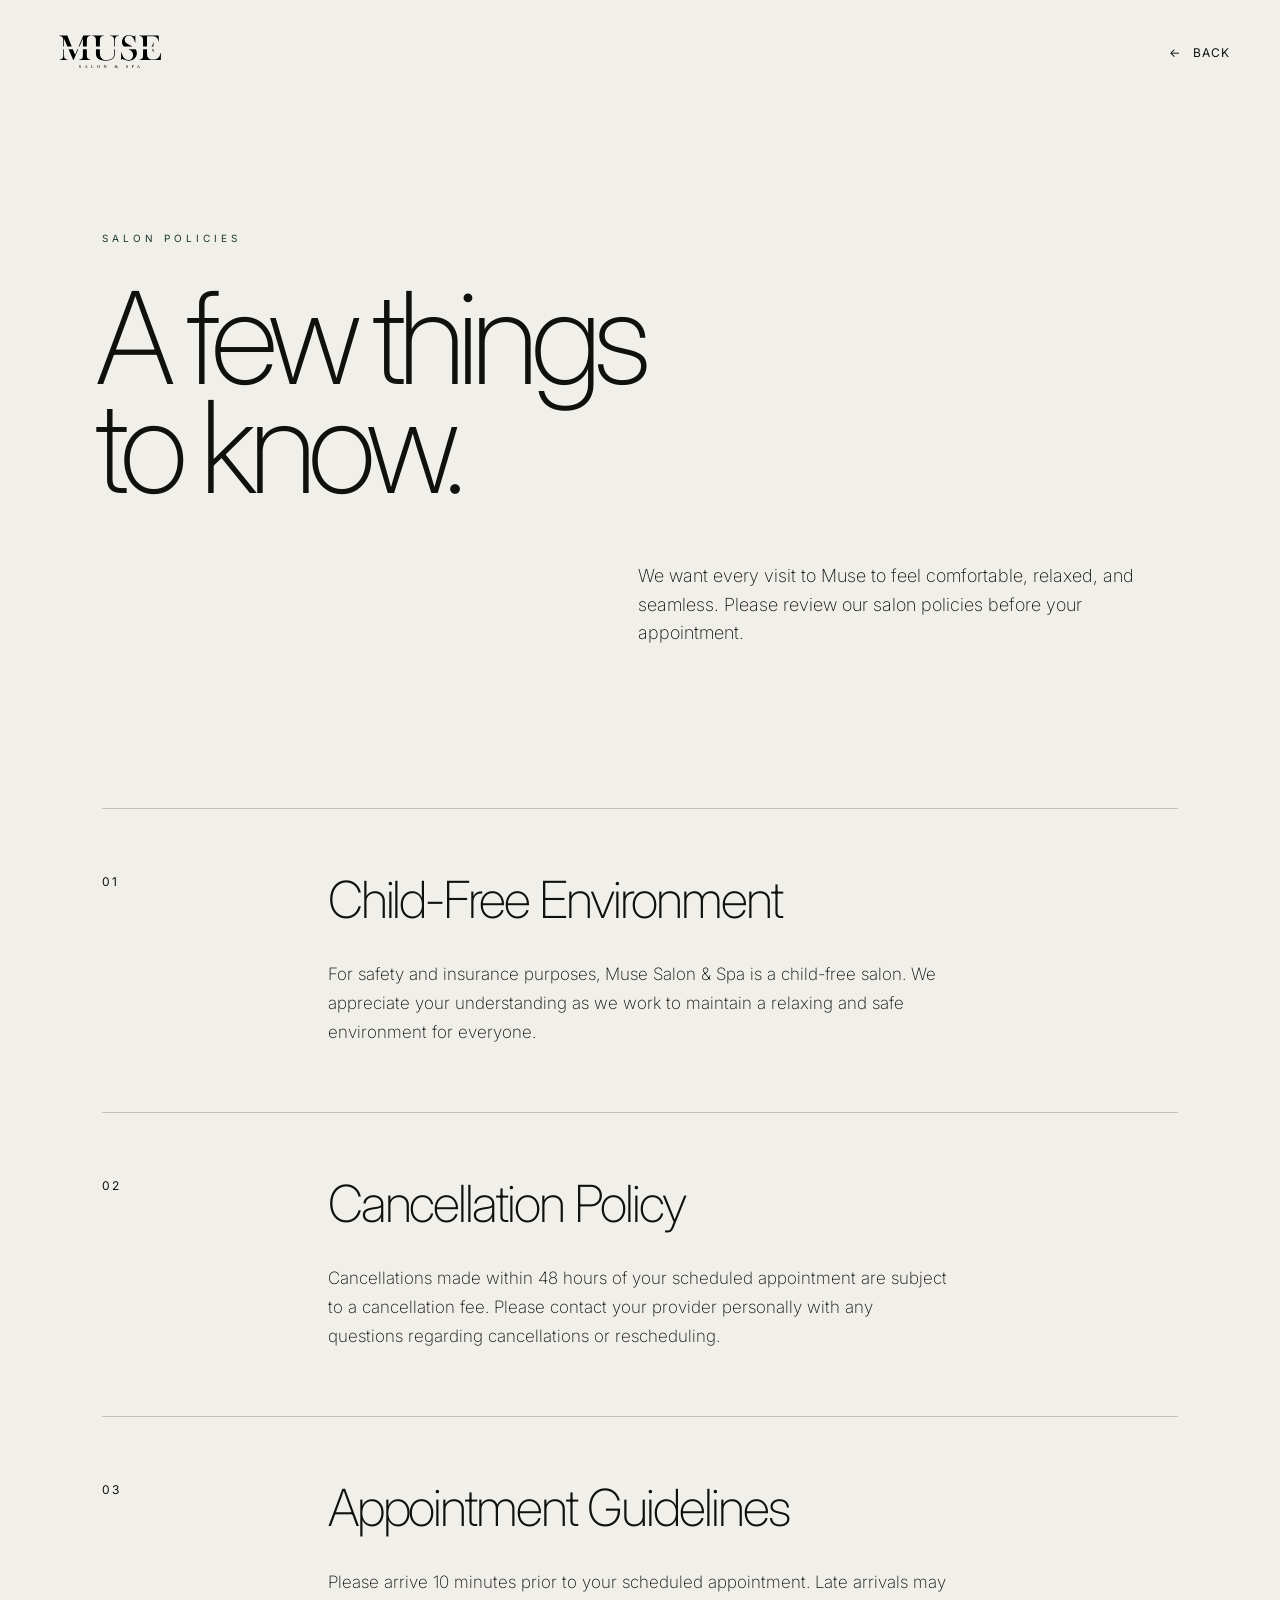
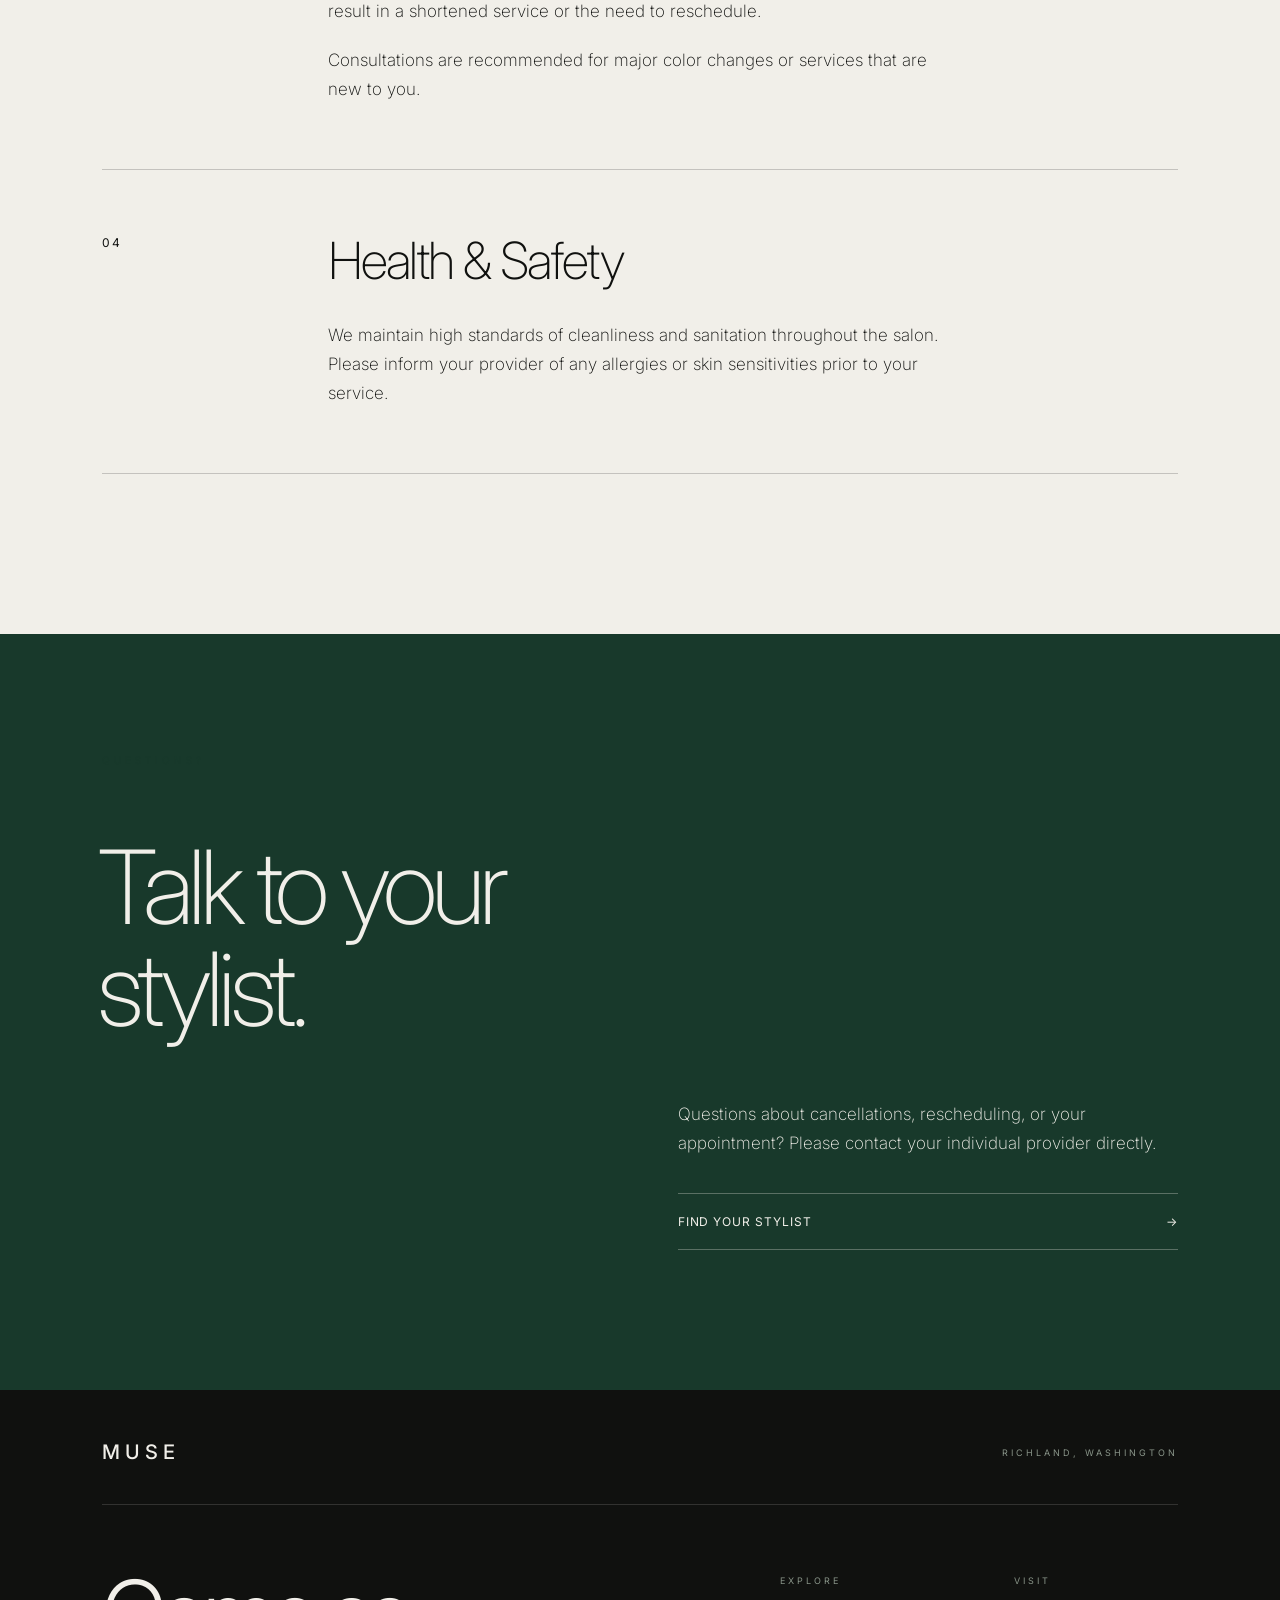
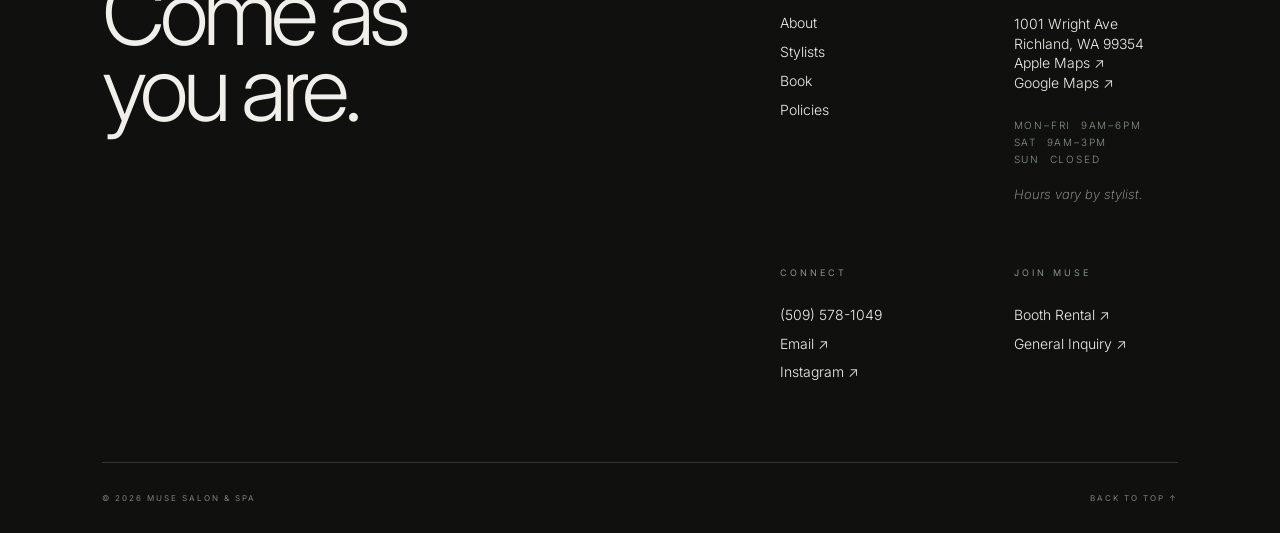
==== commit 68a784ba: "Add Gabriella profile and directions links, remove services list" ====
--- a/policies.html
+++ b/policies.html
@@ -22,12 +22,17 @@
 
             <div class="policies-nav">
                 <a href="index.html" class="logo">
-                    <img src="images/muse-logo-blk.svg" alt="Muse Salon & Spa"
+                    <img src="images/muse-logo-blk.svg" alt="Muse Salon & Spa">
                 </a>
 
                 <a href="index.html#book" class="policies-back">
 
                 </a>
+
+                <a href="javascript:history.back()" class="policies-back">
+                    <span>←</span> BACK
+                </a>
+
             </div>
 
             <div class="policies-hero-content">
@@ -144,11 +149,13 @@
     </main>
 
 
+     <!-- FOOTER -->
+
     <footer class="footer">
 
         <div class="footer-top">
 
-            <a href="/index.html" class="footer-logo">
+            <a href="#top" class="footer-logo">
                 MUSE
             </a>
 
@@ -182,10 +189,6 @@
                         Stylists
                     </a>
 
-                    <a href="../index.html#services">
-                        Services
-                    </a>
-
                     <a href="../index.html#book">
                         Book
                     </a>
@@ -201,9 +204,25 @@
 
                     <p>VISIT</p>
 
-                    <a href="#" class="footer-address">
+                    <a  class="footer-address">
                         1001 Wright Ave<br>
                         Richland, WA 99354
+                    </a>
+
+                    <a
+                        href="https://maps.apple.com/?daddr=1001+Wright+Ave,+Richland,+WA+99354" class="footer-address"
+                        target="_blank"
+                        rel="noopener noreferrer"
+                        >
+                            Apple Maps &#x2197;&#xFE0E;
+                    </a>
+
+                    <a
+                        href="https://www.google.com/maps/dir/?api=1&destination=1001+Wright+Ave,+Richland,+WA+99354" class="footer-address"
+                        target="_blank"
+                        rel="noopener noreferrer"
+                    >
+                        Google Maps &#x2197;&#xFE0E;
                     </a>
 
                     <p class="footer-hours">
@@ -231,10 +250,7 @@
                         Email &#x2197;&#xFE0E;
                     </a>
 
-                    <a href="https://www.instagram.com/musesalonandspa.tc/"
-                    target="_blank"
-                    rel="noopener noreferrer"
-                    >
+                    <a href="https://www.instagram.com/musesalonandspa/?hl=en">
                         Instagram &#x2197;&#xFE0E;
                     </a>
 
@@ -245,11 +261,11 @@
 
                     <p>JOIN MUSE</p>
 
-                    <a href="#">
+                    <a href="mailto:musesalonandspa.tc@gmail.com">
                         Booth Rental &#x2197;&#xFE0E;
                     </a>
 
-                    <a href="#">
+                    <a href="mailto:musesalonandspa.tc@gmail.com">
                         General Inquiry &#x2197;&#xFE0E;
                     </a>
 
--- a/style.css/style.css
+++ b/style.css/style.css
@@ -204,7 +204,7 @@
     line-height: 1.7;
 }
 
-.about-details p:last-child {
+.about-details p:nth-child(2) {
     font-size: 10px;
     font-weight: 400;
 
@@ -214,13 +214,29 @@
     text-transform: uppercase;
 
     color: var(--forest);
+}
+
+.about-policies-link {
+    font-size: 10px;
+    font-weight: 400;
+
+    line-height: .5;
+
+    letter-spacing: 3px;
+    text-transform: uppercase;
+
+    color: var(--black);
+
+    text-decoration: none;
+
+    
 }
 
 .about-image {
     width: 78%;
     height: 500px;
 
-    margin-top: 120px;
+    margin-top: 110px;
 
     display: flex;
     justify-content: center;
@@ -282,7 +298,7 @@
 }
 
 .nav-links .book-link {
-    margin-left: 20px;
+    
     font-weight: 600;
 }
 
@@ -1006,7 +1022,8 @@
 .footer-nav a:hover,
 .footer-connect a:hover,
 .footer-join a:hover,
-.footer-address:hover {
+.footer-address:nth-child(3):hover,
+.footer-address:nth-child(4):hover {
     opacity: 0.5;
 }
 
